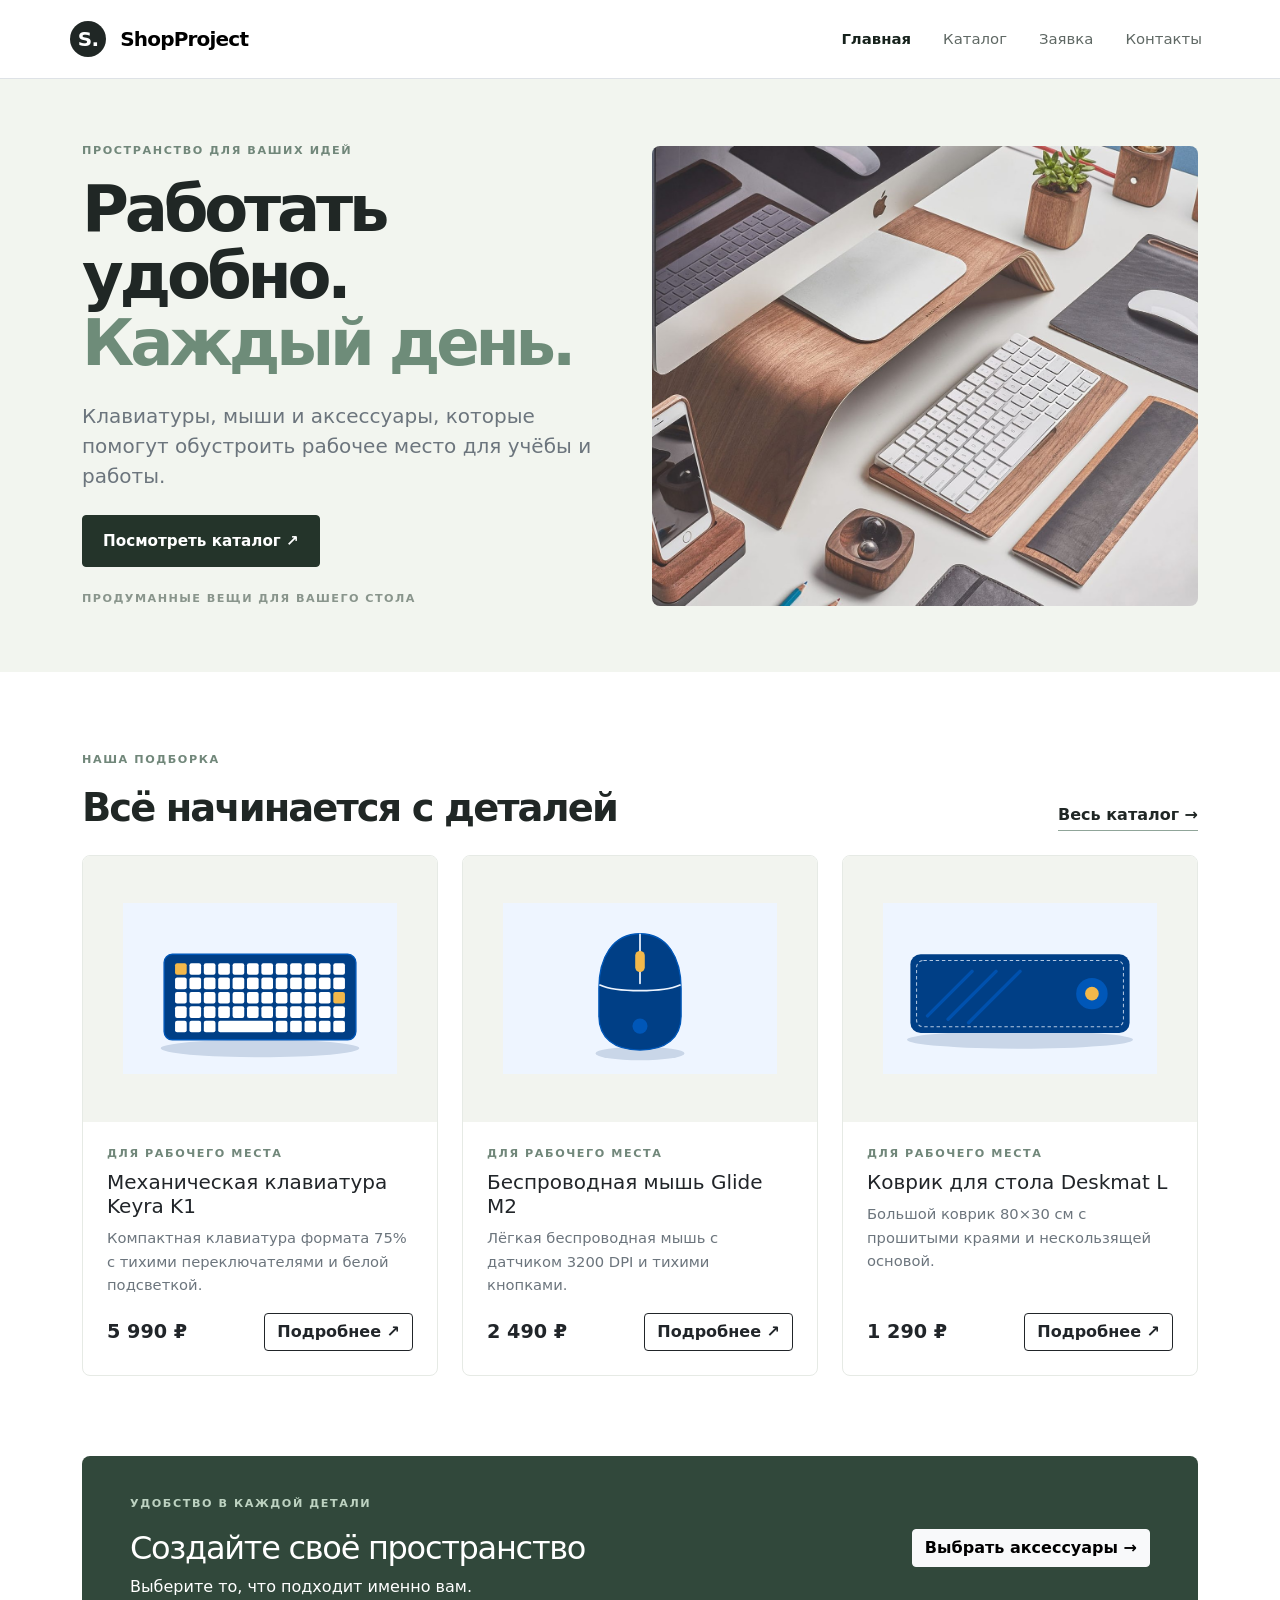
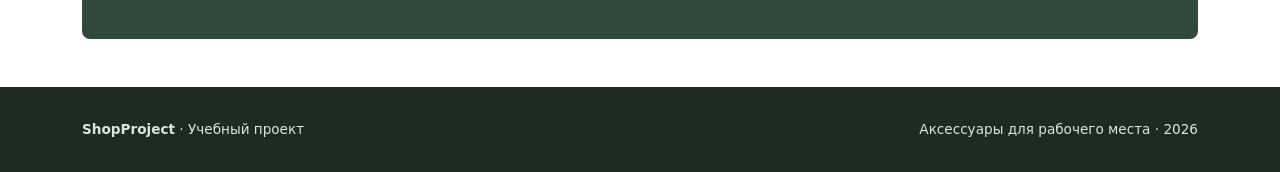
==== index.html @ 81232ede "Создать сайт для контрольной работы 2" ====
<!doctype html><html lang="ru"><head><meta charset="utf-8"><meta name="viewport" content="width=device-width, initial-scale=1"><meta name="description" content="ShopProject — аксессуары для рабочего места"><title>Главная — ShopProject</title><link href="vendor/bootstrap/bootstrap.min.css" rel="stylesheet"><link href="custom.css" rel="stylesheet"><script src="vendor/bootstrap/bootstrap.bundle.min.js" defer></script><script src="js/main.js" defer></script></head><body><header class="border-bottom bg-white"><nav class="navbar navbar-expand-md container py-3" aria-label="Основная навигация"><a class="navbar-brand brand" href="index.html"><span class="brand-mark">S.</span> ShopProject</a><button class="navbar-toggler" type="button" data-bs-toggle="collapse" data-bs-target="#nav" aria-controls="nav" aria-expanded="false" aria-label="Открыть меню"><span class="navbar-toggler-icon"></span></button><div class="collapse navbar-collapse" id="nav"><ul class="navbar-nav ms-auto align-items-md-center gap-md-3"><li class="nav-item"><a class="nav-link active" aria-current=page href="index.html">Главная</a></li><li class="nav-item"><a class="nav-link "  href="catalog.html">Каталог</a></li><li class="nav-item"><a class="nav-link "  href="order.html">Заявка</a></li><li class="nav-item"><a class="nav-link "  href="contacts.html">Контакты</a></li></ul></div></nav></header><main><section class="hero"><div class="container"><div class="row align-items-center gy-4"><div class="col-lg-6 hero-copy"><p class="eyebrow">ПРОСТРАНСТВО ДЛЯ ВАШИХ ИДЕЙ</p><h1>Работать удобно.<br><span>Каждый день.</span></h1><p class="lead text-secondary my-4">Клавиатуры, мыши и аксессуары, которые помогут обустроить рабочее место для учёбы и работы.</p><a href="catalog.html" class="btn btn-dark btn-lg">Посмотреть каталог <span aria-hidden="true">↗</span></a><p class="hero-note mt-4 mb-0">ПРОДУМАННЫЕ ВЕЩИ ДЛЯ ВАШЕГО СТОЛА</p></div><div class="col-lg-6"><img class="hero-image" src="images/hero.jpg" alt="Уютное рабочее место"></div></div></div></section><section class="section-space"><div class="container"><div class="d-flex flex-wrap align-items-end justify-content-between gap-3 mb-4"><div><p class="eyebrow">НАША ПОДБОРКА</p><h2 class="section-title mb-0">Всё начинается с деталей</h2></div><a class="text-link" href="catalog.html">Весь каталог →</a></div><div class="row g-4"><div class="col-md-6 col-lg-4"><article class="card product-card h-100"><a href="product.html?id=keyboard" class="product-img"><img src="images/keyboard.svg" class="card-img-top" alt="Механическая клавиатура Keyra K1"></a><div class="card-body d-flex flex-column"><p class="eyebrow mb-2">ДЛЯ РАБОЧЕГО МЕСТА</p><h3 class="h5 card-title">Механическая клавиатура Keyra K1</h3><p class="card-text text-secondary">Компактная клавиатура формата 75% с тихими переключателями и белой подсветкой.</p><div class="mt-auto d-flex align-items-center justify-content-between gap-2"><strong class="price">5 990 ₽</strong><a class="btn btn-outline-dark" href="product.html?id=keyboard">Подробнее <span aria-hidden="true">↗</span></a></div></div></article></div><div class="col-md-6 col-lg-4"><article class="card product-card h-100"><a href="product.html?id=mouse" class="product-img"><img src="images/mouse.svg" class="card-img-top" alt="Беспроводная мышь Glide M2"></a><div class="card-body d-flex flex-column"><p class="eyebrow mb-2">ДЛЯ РАБОЧЕГО МЕСТА</p><h3 class="h5 card-title">Беспроводная мышь Glide M2</h3><p class="card-text text-secondary">Лёгкая беспроводная мышь с датчиком 3200 DPI и тихими кнопками.</p><div class="mt-auto d-flex align-items-center justify-content-between gap-2"><strong class="price">2 490 ₽</strong><a class="btn btn-outline-dark" href="product.html?id=mouse">Подробнее <span aria-hidden="true">↗</span></a></div></div></article></div><div class="col-md-6 col-lg-4"><article class="card product-card h-100"><a href="product.html?id=mat" class="product-img"><img src="images/mat.svg" class="card-img-top" alt="Коврик для стола Deskmat L"></a><div class="card-body d-flex flex-column"><p class="eyebrow mb-2">ДЛЯ РАБОЧЕГО МЕСТА</p><h3 class="h5 card-title">Коврик для стола Deskmat L</h3><p class="card-text text-secondary">Большой коврик 80×30 см с прошитыми краями и нескользящей основой.</p><div class="mt-auto d-flex align-items-center justify-content-between gap-2"><strong class="price">1 290 ₽</strong><a class="btn btn-outline-dark" href="product.html?id=mat">Подробнее <span aria-hidden="true">↗</span></a></div></div></article></div></div></div></section><section class="container pb-5"><div class="feature-banner"><div><p class="eyebrow">УДОБСТВО В КАЖДОЙ ДЕТАЛИ</p><h2>Создайте своё пространство</h2><p class="mb-0">Выберите то, что подходит именно вам.</p></div><a class="btn btn-light" href="catalog.html">Выбрать аксессуары →</a></div></section></main><footer class="site-footer"><div class="container d-flex flex-column flex-md-row justify-content-between gap-2"><span><strong>ShopProject</strong> · Учебный проект</span><span>Аксессуары для рабочего места · 2026</span></div></footer></body></html>
---- custom.css ----
:root{--ink:#202725;--muted:#69736e;--accent:#c6e2cf;--surface:#f3f5ef}body{color:var(--ink);font-family:system-ui,-apple-system,"Segoe UI",sans-serif}a{color:inherit}.brand{font-weight:750;letter-spacing:-.04em}.brand-mark{display:inline-flex;align-items:center;justify-content:center;background:var(--ink);color:white;border-radius:50%;width:36px;height:36px;margin-right:8px}.navbar .nav-link{font-size:.93rem;color:#5f6864}.navbar .nav-link.active{color:#16221c;font-weight:700}.hero{background:#f2f5ef;padding:4rem 0}.hero h1,.page-intro h1{font-size:clamp(2.5rem,5vw,4.7rem);font-weight:750;letter-spacing:-.065em;line-height:1.05}.hero h1 span{color:#6e8c79}.hero-copy{padding-right:3rem}.hero-image{width:100%;height:460px;object-fit:cover;border-radius:8px}.eyebrow{font-size:.7rem;letter-spacing:.14em;font-weight:750;color:#71877a}.hero-note,.count-label{font-size:.7rem;letter-spacing:.13em;color:#89958c;font-weight:700}.section-space{padding:5rem 0}.section-title{font-size:clamp(2rem,3vw,3rem);font-weight:700;letter-spacing:-.05em}.text-link{text-decoration:none;font-weight:650;border-bottom:1px solid #90a599;padding-bottom:.2rem}.product-card{border:1px solid #e6eae5;border-radius:8px;overflow:hidden}.product-img{display:block;background:#f2f4ef;padding:2.5rem;aspect-ratio:4/3}.product-img img{width:100%;height:100%;object-fit:contain}.card-body{padding:1.5rem}.card-text{font-size:.92rem;line-height:1.6}.price{font-size:1.2rem;white-space:nowrap}.btn{border-radius:4px;font-weight:600}.btn-dark{background:#24342a;border-color:#24342a}.btn-dark:hover{background:#405b49;border-color:#405b49}.btn-lg{font-size:.95rem;padding:.85rem 1.25rem}.feature-banner{background:#31483b;color:#fff;padding:2.5rem 3rem;border-radius:8px;display:flex;align-items:center;justify-content:space-between;gap:2rem}.feature-banner .eyebrow{color:#bdd2c1}.feature-banner h2{letter-spacing:-.04em}.site-footer{padding:2rem 0;background:#1d2b22;color:#dbe6dd;font-size:.85rem}.page-intro{background:#f2f5ef;padding:4rem 0 3rem}.page-intro h1{font-size:clamp(2.5rem,5vw,4rem)}.count-label{display:block;margin-top:1rem}.detail-image{background:#f2f4ef;border-radius:8px;padding:4rem;aspect-ratio:1;display:flex;align-items:center}.detail-image img{width:100%;max-height:100%;object-fit:contain}.detail-price{font-size:2rem;font-weight:700;margin:1.5rem 0}.breadcrumb{font-size:.9rem}.breadcrumb a{text-decoration:none}.form-panel,.order-summary{padding:2rem;border:1px solid #e2e8e1;border-radius:8px;background:white}.order-summary{background:#f2f5ef;border:0}.form-control,.form-select{padding:.7rem;border-color:#ced8d0}.form-label{font-weight:600;font-size:.9rem}.table th{font-weight:500;color:#69736e}.table td{text-align:right}.summary-image{width:70px;height:70px;object-fit:contain;background:white;border-radius:4px;padding:.5rem}@media(max-width:991px){.hero-copy{padding-right:.75rem}.hero-image{height:350px}}@media(max-width:575px){.hero{padding:3rem 0}.hero-image{height:270px}.section-space{padding:3.5rem 0}.feature-banner{padding:2rem;align-items:flex-start;flex-direction:column}.detail-image{padding:2rem}.form-panel,.order-summary{padding:1.3rem}}
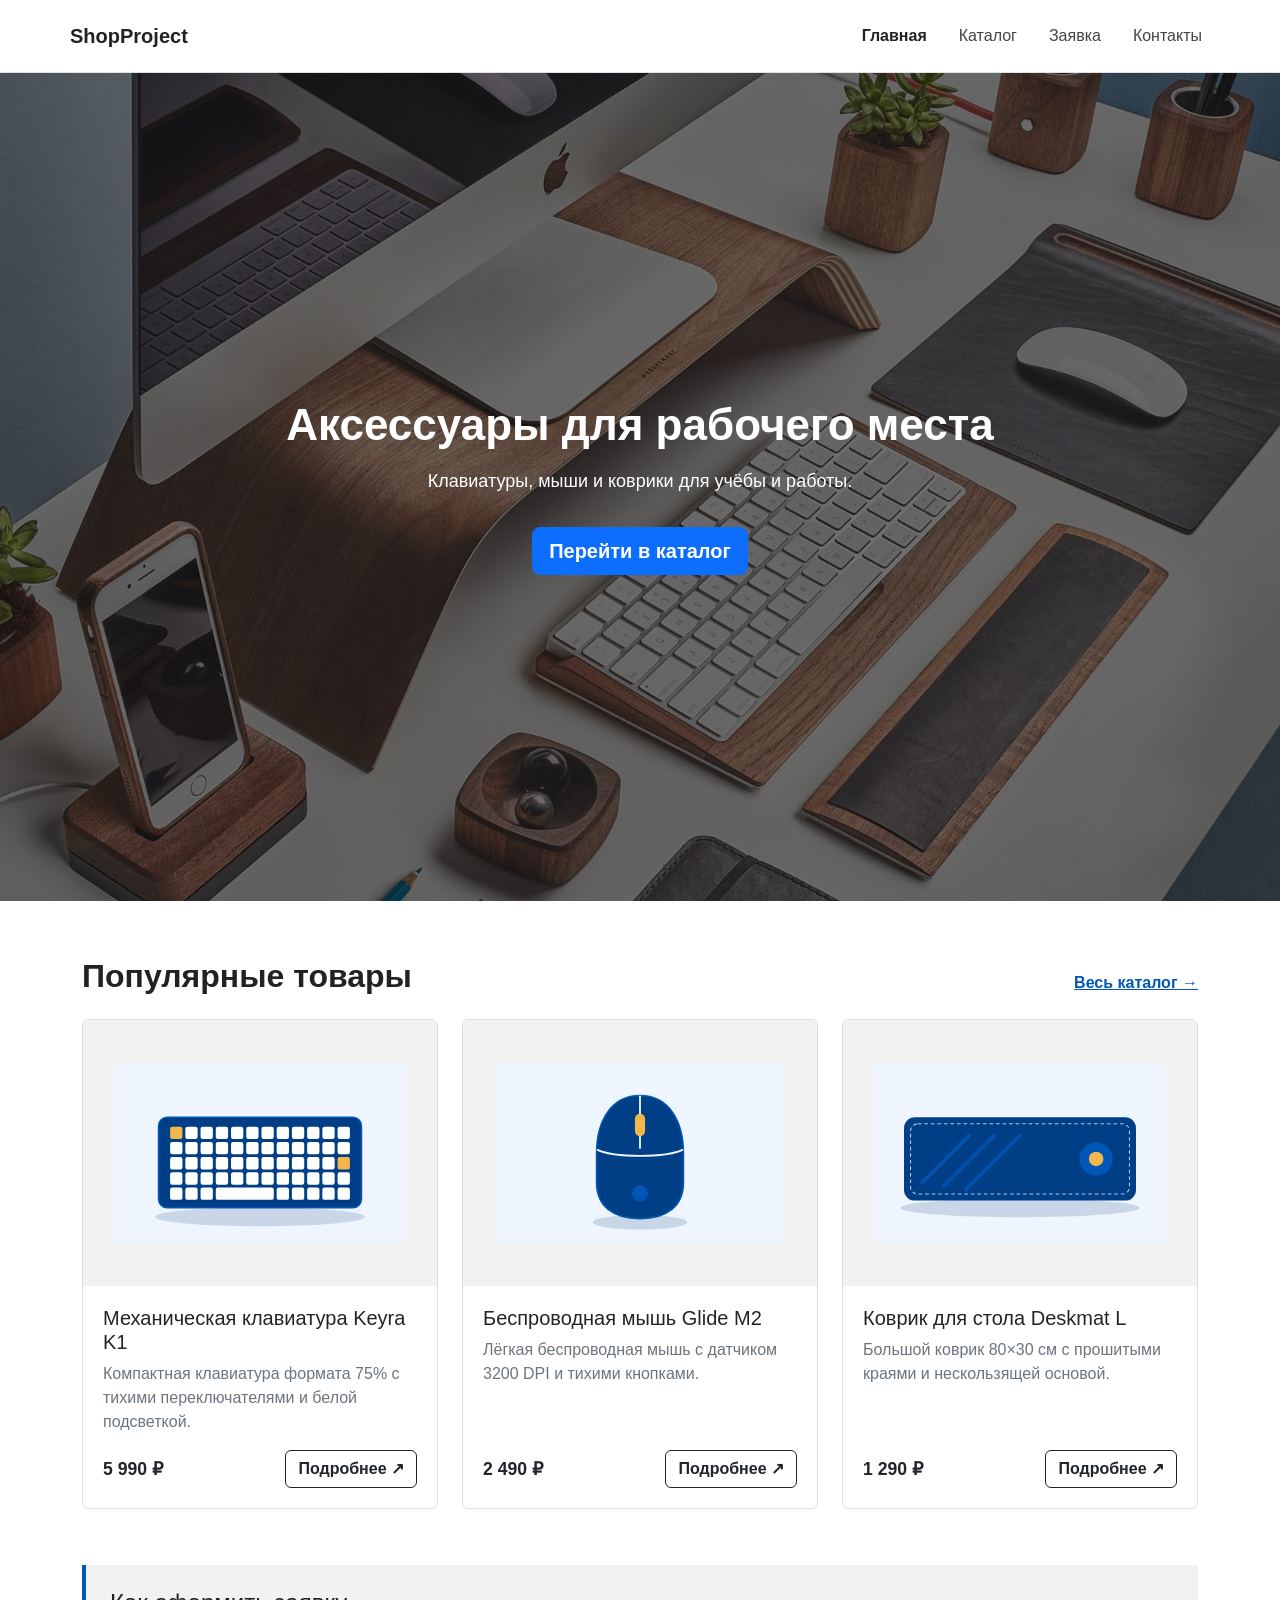
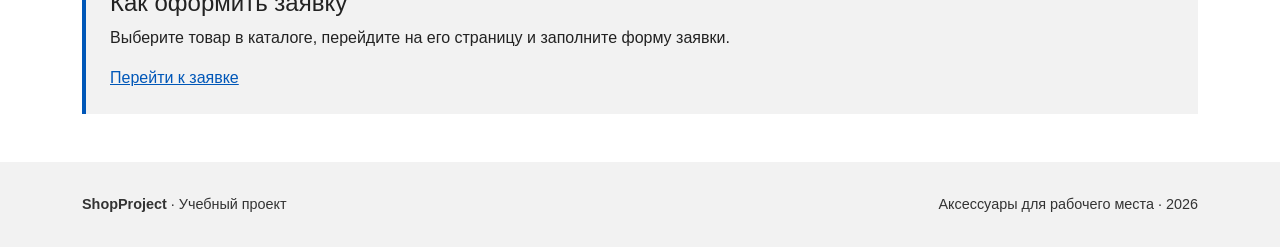
==== commit 278dab67: "Обновить оформление и адаптивность сайта" ====
--- a/index.html
+++ b/index.html
@@ -1 +1,178 @@
-<!doctype html><html lang="ru"><head><meta charset="utf-8"><meta name="viewport" content="width=device-width, initial-scale=1"><meta name="description" content="ShopProject — аксессуары для рабочего места"><title>Главная — ShopProject</title><link href="vendor/bootstrap/bootstrap.min.css" rel="stylesheet"><link href="custom.css" rel="stylesheet"><script src="vendor/bootstrap/bootstrap.bundle.min.js" defer></script><script src="js/main.js" defer></script></head><body><header class="border-bottom bg-white"><nav class="navbar navbar-expand-md container py-3" aria-label="Основная навигация"><a class="navbar-brand brand" href="index.html"><span class="brand-mark">S.</span> ShopProject</a><button class="navbar-toggler" type="button" data-bs-toggle="collapse" data-bs-target="#nav" aria-controls="nav" aria-expanded="false" aria-label="Открыть меню"><span class="navbar-toggler-icon"></span></button><div class="collapse navbar-collapse" id="nav"><ul class="navbar-nav ms-auto align-items-md-center gap-md-3"><li class="nav-item"><a class="nav-link active" aria-current=page href="index.html">Главная</a></li><li class="nav-item"><a class="nav-link "  href="catalog.html">Каталог</a></li><li class="nav-item"><a class="nav-link "  href="order.html">Заявка</a></li><li class="nav-item"><a class="nav-link "  href="contacts.html">Контакты</a></li></ul></div></nav></header><main><section class="hero"><div class="container"><div class="row align-items-center gy-4"><div class="col-lg-6 hero-copy"><p class="eyebrow">ПРОСТРАНСТВО ДЛЯ ВАШИХ ИДЕЙ</p><h1>Работать удобно.<br><span>Каждый день.</span></h1><p class="lead text-secondary my-4">Клавиатуры, мыши и аксессуары, которые помогут обустроить рабочее место для учёбы и работы.</p><a href="catalog.html" class="btn btn-dark btn-lg">Посмотреть каталог <span aria-hidden="true">↗</span></a><p class="hero-note mt-4 mb-0">ПРОДУМАННЫЕ ВЕЩИ ДЛЯ ВАШЕГО СТОЛА</p></div><div class="col-lg-6"><img class="hero-image" src="images/hero.jpg" alt="Уютное рабочее место"></div></div></div></section><section class="section-space"><div class="container"><div class="d-flex flex-wrap align-items-end justify-content-between gap-3 mb-4"><div><p class="eyebrow">НАША ПОДБОРКА</p><h2 class="section-title mb-0">Всё начинается с деталей</h2></div><a class="text-link" href="catalog.html">Весь каталог →</a></div><div class="row g-4"><div class="col-md-6 col-lg-4"><article class="card product-card h-100"><a href="product.html?id=keyboard" class="product-img"><img src="images/keyboard.svg" class="card-img-top" alt="Механическая клавиатура Keyra K1"></a><div class="card-body d-flex flex-column"><p class="eyebrow mb-2">ДЛЯ РАБОЧЕГО МЕСТА</p><h3 class="h5 card-title">Механическая клавиатура Keyra K1</h3><p class="card-text text-secondary">Компактная клавиатура формата 75% с тихими переключателями и белой подсветкой.</p><div class="mt-auto d-flex align-items-center justify-content-between gap-2"><strong class="price">5 990 ₽</strong><a class="btn btn-outline-dark" href="product.html?id=keyboard">Подробнее <span aria-hidden="true">↗</span></a></div></div></article></div><div class="col-md-6 col-lg-4"><article class="card product-card h-100"><a href="product.html?id=mouse" class="product-img"><img src="images/mouse.svg" class="card-img-top" alt="Беспроводная мышь Glide M2"></a><div class="card-body d-flex flex-column"><p class="eyebrow mb-2">ДЛЯ РАБОЧЕГО МЕСТА</p><h3 class="h5 card-title">Беспроводная мышь Glide M2</h3><p class="card-text text-secondary">Лёгкая беспроводная мышь с датчиком 3200 DPI и тихими кнопками.</p><div class="mt-auto d-flex align-items-center justify-content-between gap-2"><strong class="price">2 490 ₽</strong><a class="btn btn-outline-dark" href="product.html?id=mouse">Подробнее <span aria-hidden="true">↗</span></a></div></div></article></div><div class="col-md-6 col-lg-4"><article class="card product-card h-100"><a href="product.html?id=mat" class="product-img"><img src="images/mat.svg" class="card-img-top" alt="Коврик для стола Deskmat L"></a><div class="card-body d-flex flex-column"><p class="eyebrow mb-2">ДЛЯ РАБОЧЕГО МЕСТА</p><h3 class="h5 card-title">Коврик для стола Deskmat L</h3><p class="card-text text-secondary">Большой коврик 80×30 см с прошитыми краями и нескользящей основой.</p><div class="mt-auto d-flex align-items-center justify-content-between gap-2"><strong class="price">1 290 ₽</strong><a class="btn btn-outline-dark" href="product.html?id=mat">Подробнее <span aria-hidden="true">↗</span></a></div></div></article></div></div></div></section><section class="container pb-5"><div class="feature-banner"><div><p class="eyebrow">УДОБСТВО В КАЖДОЙ ДЕТАЛИ</p><h2>Создайте своё пространство</h2><p class="mb-0">Выберите то, что подходит именно вам.</p></div><a class="btn btn-light" href="catalog.html">Выбрать аксессуары →</a></div></section></main><footer class="site-footer"><div class="container d-flex flex-column flex-md-row justify-content-between gap-2"><span><strong>ShopProject</strong> · Учебный проект</span><span>Аксессуары для рабочего места · 2026</span></div></footer></body></html>
+<!doctype html>
+<html lang="ru">
+  <head>
+    <meta charset="utf-8" />
+    <meta name="viewport" content="width=device-width, initial-scale=1" />
+    <meta
+      name="description"
+      content="ShopProject — аксессуары для рабочего места"
+    />
+    <title>Главная — ShopProject</title>
+    <link href="vendor/bootstrap/bootstrap.min.css" rel="stylesheet" />
+    <link href="custom.css" rel="stylesheet" />
+    <script src="vendor/bootstrap/bootstrap.bundle.min.js" defer></script>
+    <script src="js/main.js" defer></script>
+  </head>
+  <body>
+    <header class="border-bottom bg-white">
+      <nav
+        class="navbar navbar-expand-md container py-3"
+        aria-label="Основная навигация"
+      >
+        <a class="navbar-brand brand" href="index.html"
+          ><span class="brand-mark">S.</span> ShopProject</a
+        ><button
+          class="navbar-toggler"
+          type="button"
+          data-bs-toggle="collapse"
+          data-bs-target="#nav"
+          aria-controls="nav"
+          aria-expanded="false"
+          aria-label="Открыть меню"
+        >
+          <span class="navbar-toggler-icon"></span>
+        </button>
+        <div class="collapse navbar-collapse" id="nav">
+          <ul class="navbar-nav ms-auto align-items-md-center gap-md-3">
+            <li class="nav-item">
+              <a class="nav-link active" aria-current="page" href="index.html"
+                >Главная</a
+              >
+            </li>
+            <li class="nav-item">
+              <a class="nav-link" href="catalog.html">Каталог</a>
+            </li>
+            <li class="nav-item">
+              <a class="nav-link" href="order.html">Заявка</a>
+            </li>
+            <li class="nav-item">
+              <a class="nav-link" href="contacts.html">Контакты</a>
+            </li>
+          </ul>
+        </div>
+      </nav>
+    </header>
+    <main>
+      <section class="hero">
+        <div class="container hero-content">
+          <h1>Аксессуары для рабочего места</h1>
+          <p>Клавиатуры, мыши и коврики для учёбы и работы.</p>
+          <a href="catalog.html" class="btn btn-primary btn-lg"
+            >Перейти в каталог</a
+          >
+        </div>
+      </section>
+      <section class="section-space">
+        <div class="container">
+          <div
+            class="d-flex flex-wrap align-items-end justify-content-between gap-3 mb-4"
+          >
+            <div><h2 class="section-title mb-0">Популярные товары</h2></div>
+            <a class="text-link" href="catalog.html">Весь каталог →</a>
+          </div>
+          <div class="row g-4">
+            <div class="col-md-6 col-lg-4">
+              <article class="card product-card h-100">
+                <a href="product.html?id=keyboard" class="product-img"
+                  ><img
+                    src="images/keyboard.svg"
+                    class="card-img-top"
+                    alt="Механическая клавиатура Keyra K1"
+                /></a>
+                <div class="card-body d-flex flex-column">
+                  <h3 class="h5 card-title">
+                    Механическая клавиатура Keyra K1
+                  </h3>
+                  <p class="card-text text-secondary">
+                    Компактная клавиатура формата 75% с тихими переключателями и
+                    белой подсветкой.
+                  </p>
+                  <div
+                    class="mt-auto d-flex align-items-center justify-content-between gap-2"
+                  >
+                    <strong class="price">5 990 ₽</strong
+                    ><a
+                      class="btn btn-outline-dark"
+                      href="product.html?id=keyboard"
+                      >Подробнее <span aria-hidden="true">↗</span></a
+                    >
+                  </div>
+                </div>
+              </article>
+            </div>
+            <div class="col-md-6 col-lg-4">
+              <article class="card product-card h-100">
+                <a href="product.html?id=mouse" class="product-img"
+                  ><img
+                    src="images/mouse.svg"
+                    class="card-img-top"
+                    alt="Беспроводная мышь Glide M2"
+                /></a>
+                <div class="card-body d-flex flex-column">
+                  <h3 class="h5 card-title">Беспроводная мышь Glide M2</h3>
+                  <p class="card-text text-secondary">
+                    Лёгкая беспроводная мышь с датчиком 3200 DPI и тихими
+                    кнопками.
+                  </p>
+                  <div
+                    class="mt-auto d-flex align-items-center justify-content-between gap-2"
+                  >
+                    <strong class="price">2 490 ₽</strong
+                    ><a
+                      class="btn btn-outline-dark"
+                      href="product.html?id=mouse"
+                      >Подробнее <span aria-hidden="true">↗</span></a
+                    >
+                  </div>
+                </div>
+              </article>
+            </div>
+            <div class="col-md-6 col-lg-4">
+              <article class="card product-card h-100">
+                <a href="product.html?id=mat" class="product-img"
+                  ><img
+                    src="images/mat.svg"
+                    class="card-img-top"
+                    alt="Коврик для стола Deskmat L"
+                /></a>
+                <div class="card-body d-flex flex-column">
+                  <h3 class="h5 card-title">Коврик для стола Deskmat L</h3>
+                  <p class="card-text text-secondary">
+                    Большой коврик 80×30 см с прошитыми краями и нескользящей
+                    основой.
+                  </p>
+                  <div
+                    class="mt-auto d-flex align-items-center justify-content-between gap-2"
+                  >
+                    <strong class="price">1 290 ₽</strong
+                    ><a class="btn btn-outline-dark" href="product.html?id=mat"
+                      >Подробнее <span aria-hidden="true">↗</span></a
+                    >
+                  </div>
+                </div>
+              </article>
+            </div>
+          </div>
+        </div>
+      </section>
+      <section class="container pb-5">
+        <aside class="info-block">
+          <h2>Как оформить заявку</h2>
+          <p>
+            Выберите товар в каталоге, перейдите на его страницу и заполните
+            форму заявки.
+          </p>
+          <a href="order.html">Перейти к заявке</a>
+        </aside>
+      </section>
+    </main>
+    <footer class="site-footer">
+      <div
+        class="container d-flex flex-column flex-md-row justify-content-between gap-2"
+      >
+        <span><strong>ShopProject</strong> · Учебный проект</span
+        ><span>Аксессуары для рабочего места · 2026</span>
+      </div>
+    </footer>
+  </body>
+</html>
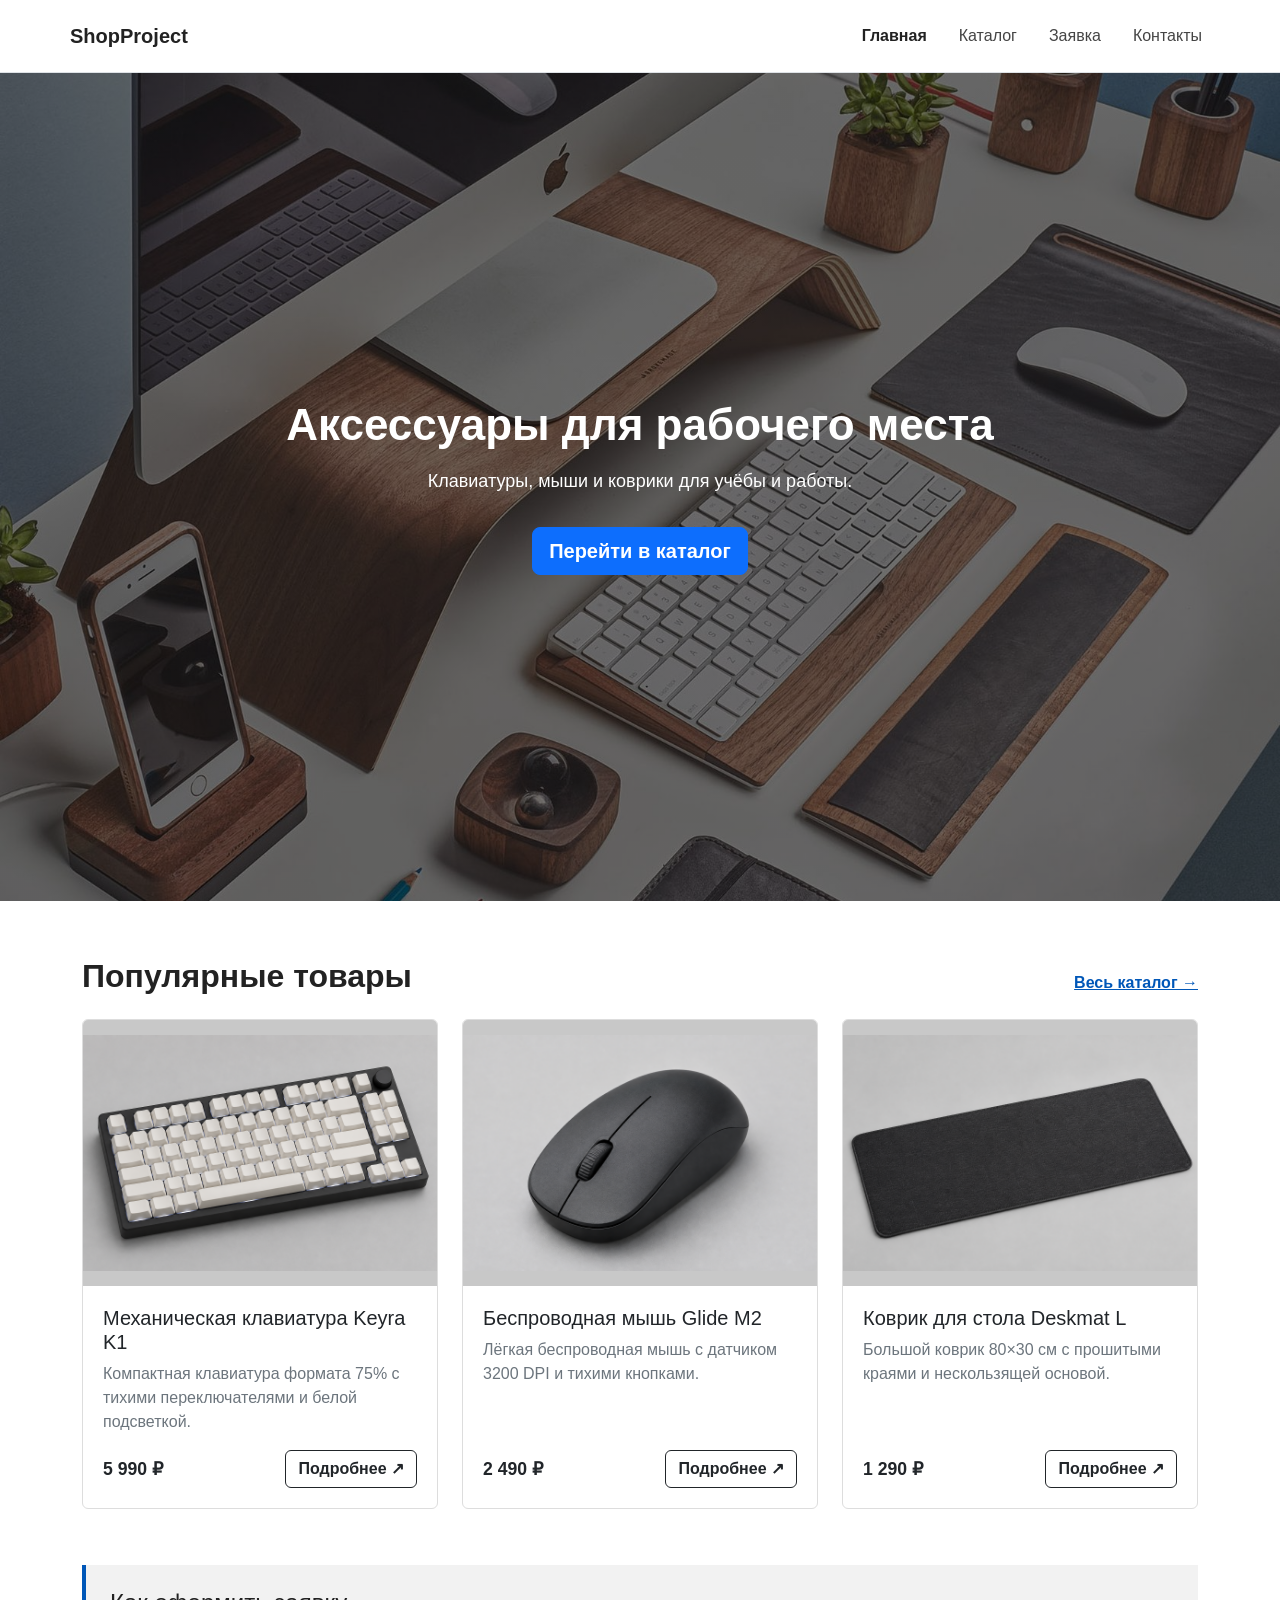
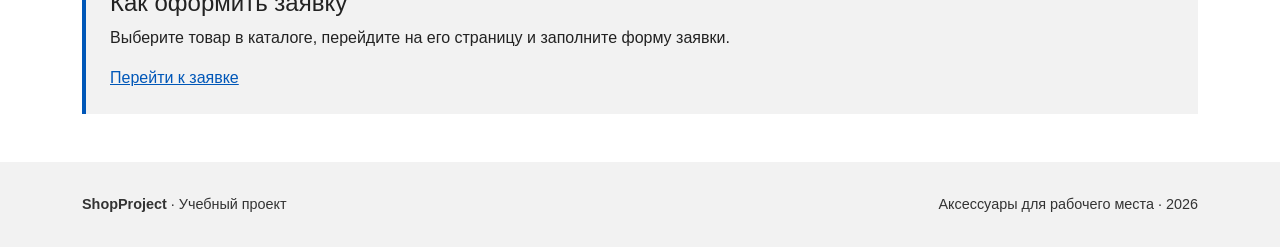
==== commit b7c2d1fd: "Обновить изображения товаров" ====
--- a/index.html
+++ b/index.html
@@ -75,7 +75,7 @@
               <article class="card product-card h-100">
                 <a href="product.html?id=keyboard" class="product-img"
                   ><img
-                    src="images/keyboard.svg"
+                    src="images/keyboard-photo.png"
                     class="card-img-top"
                     alt="Механическая клавиатура Keyra K1"
                 /></a>
@@ -104,7 +104,7 @@
               <article class="card product-card h-100">
                 <a href="product.html?id=mouse" class="product-img"
                   ><img
-                    src="images/mouse.svg"
+                    src="images/mouse-photo.png"
                     class="card-img-top"
                     alt="Беспроводная мышь Glide M2"
                 /></a>
@@ -131,7 +131,7 @@
               <article class="card product-card h-100">
                 <a href="product.html?id=mat" class="product-img"
                   ><img
-                    src="images/mat.svg"
+                    src="images/mat-photo.png"
                     class="card-img-top"
                     alt="Коврик для стола Deskmat L"
                 /></a>
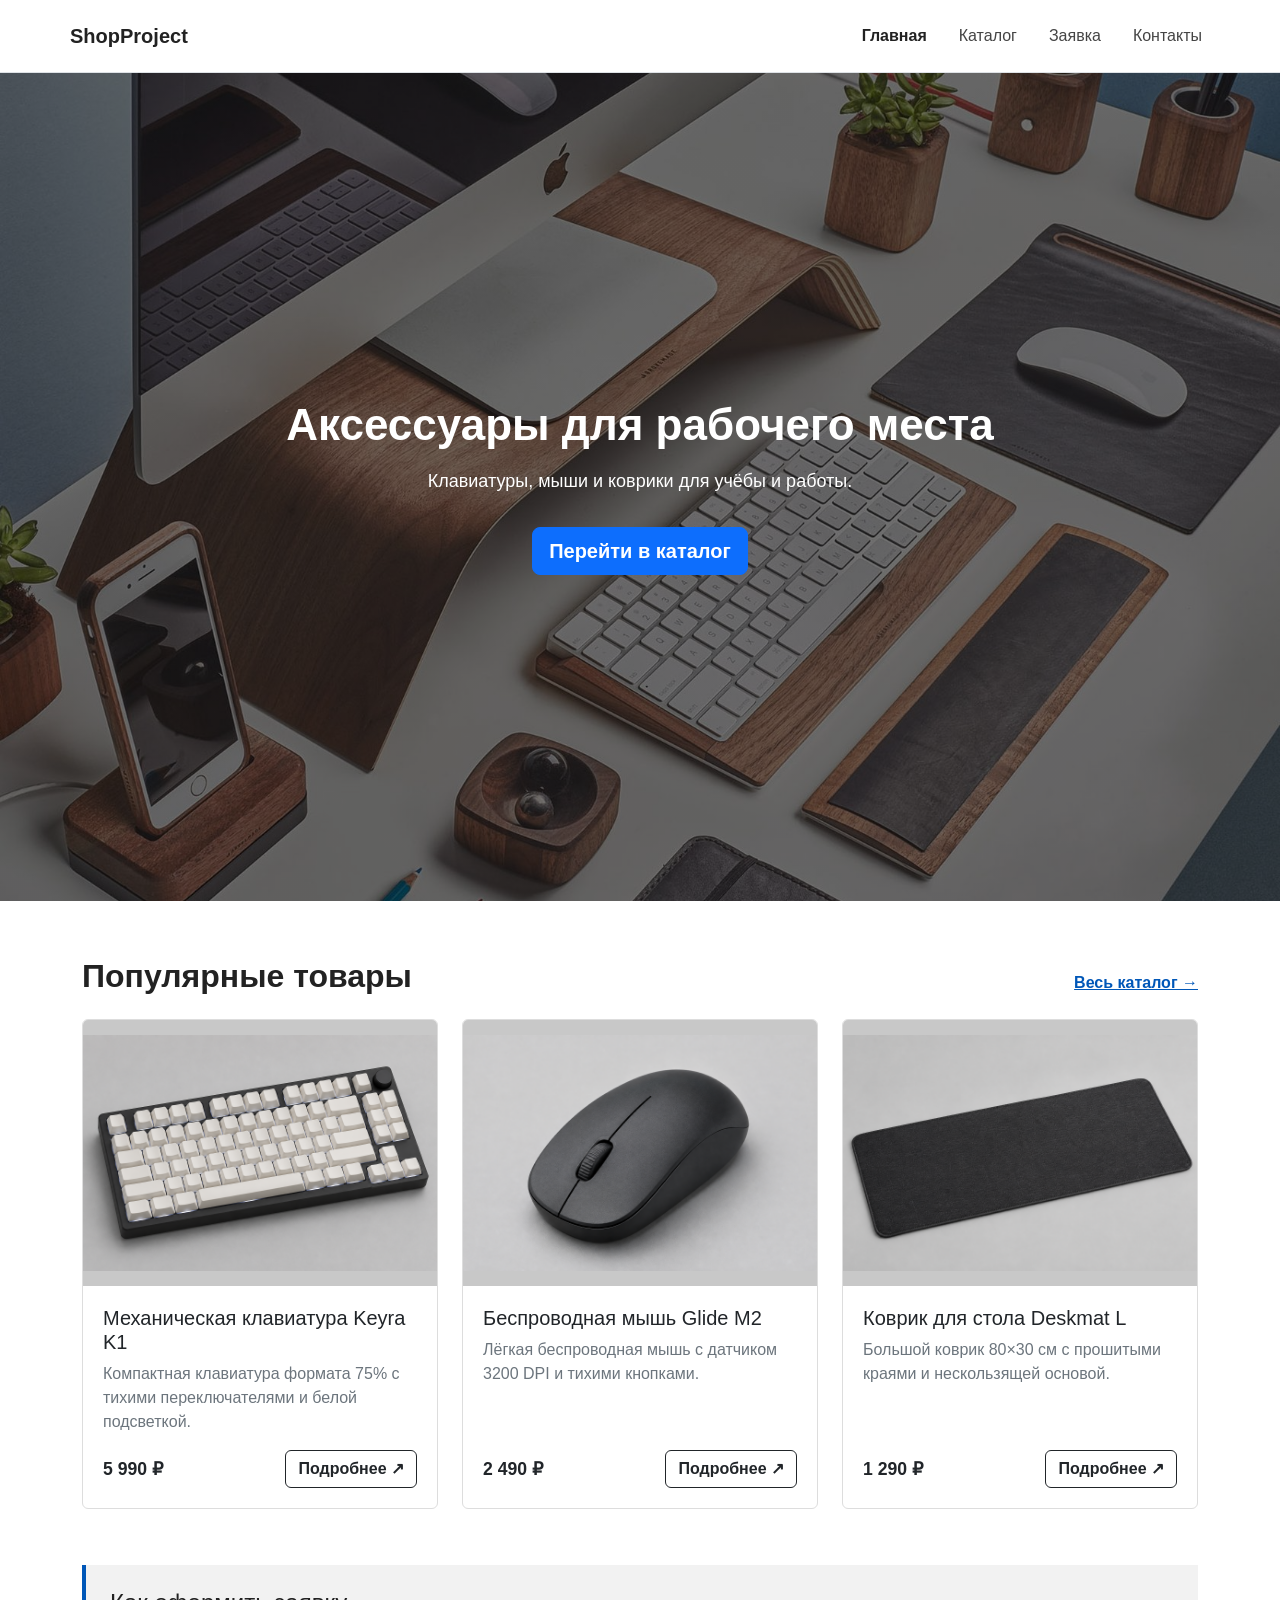
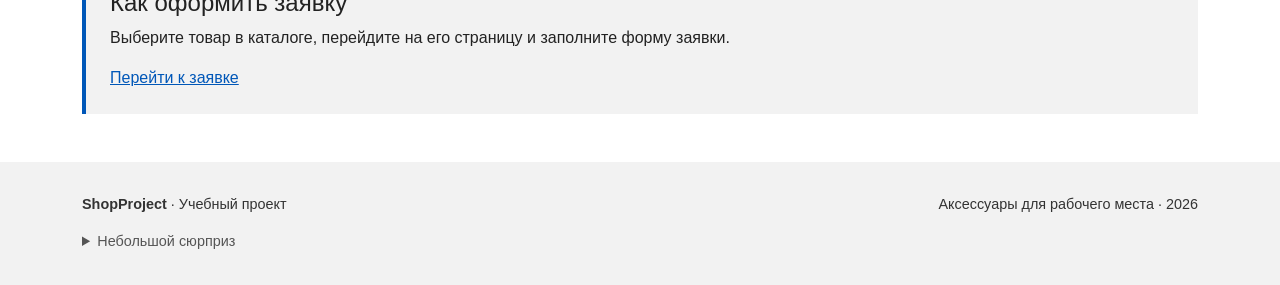
==== commit 6bc4c771: "Добавить сюрприз на главную" ====
--- a/index.html
+++ b/index.html
@@ -173,6 +173,16 @@
         <span><strong>ShopProject</strong> · Учебный проект</span
         ><span>Аксессуары для рабочего места · 2026</span>
       </div>
+      <div class="container mt-3">
+        <details class="surprise">
+          <summary>Небольшой сюрприз</summary>
+          <img
+            src="images/surprise.png"
+            alt="Розовые розы и надпись: «Пусть в вашем доме всегда играет Династия!»"
+            loading="lazy"
+          />
+        </details>
+      </div>
     </footer>
   </body>
 </html>
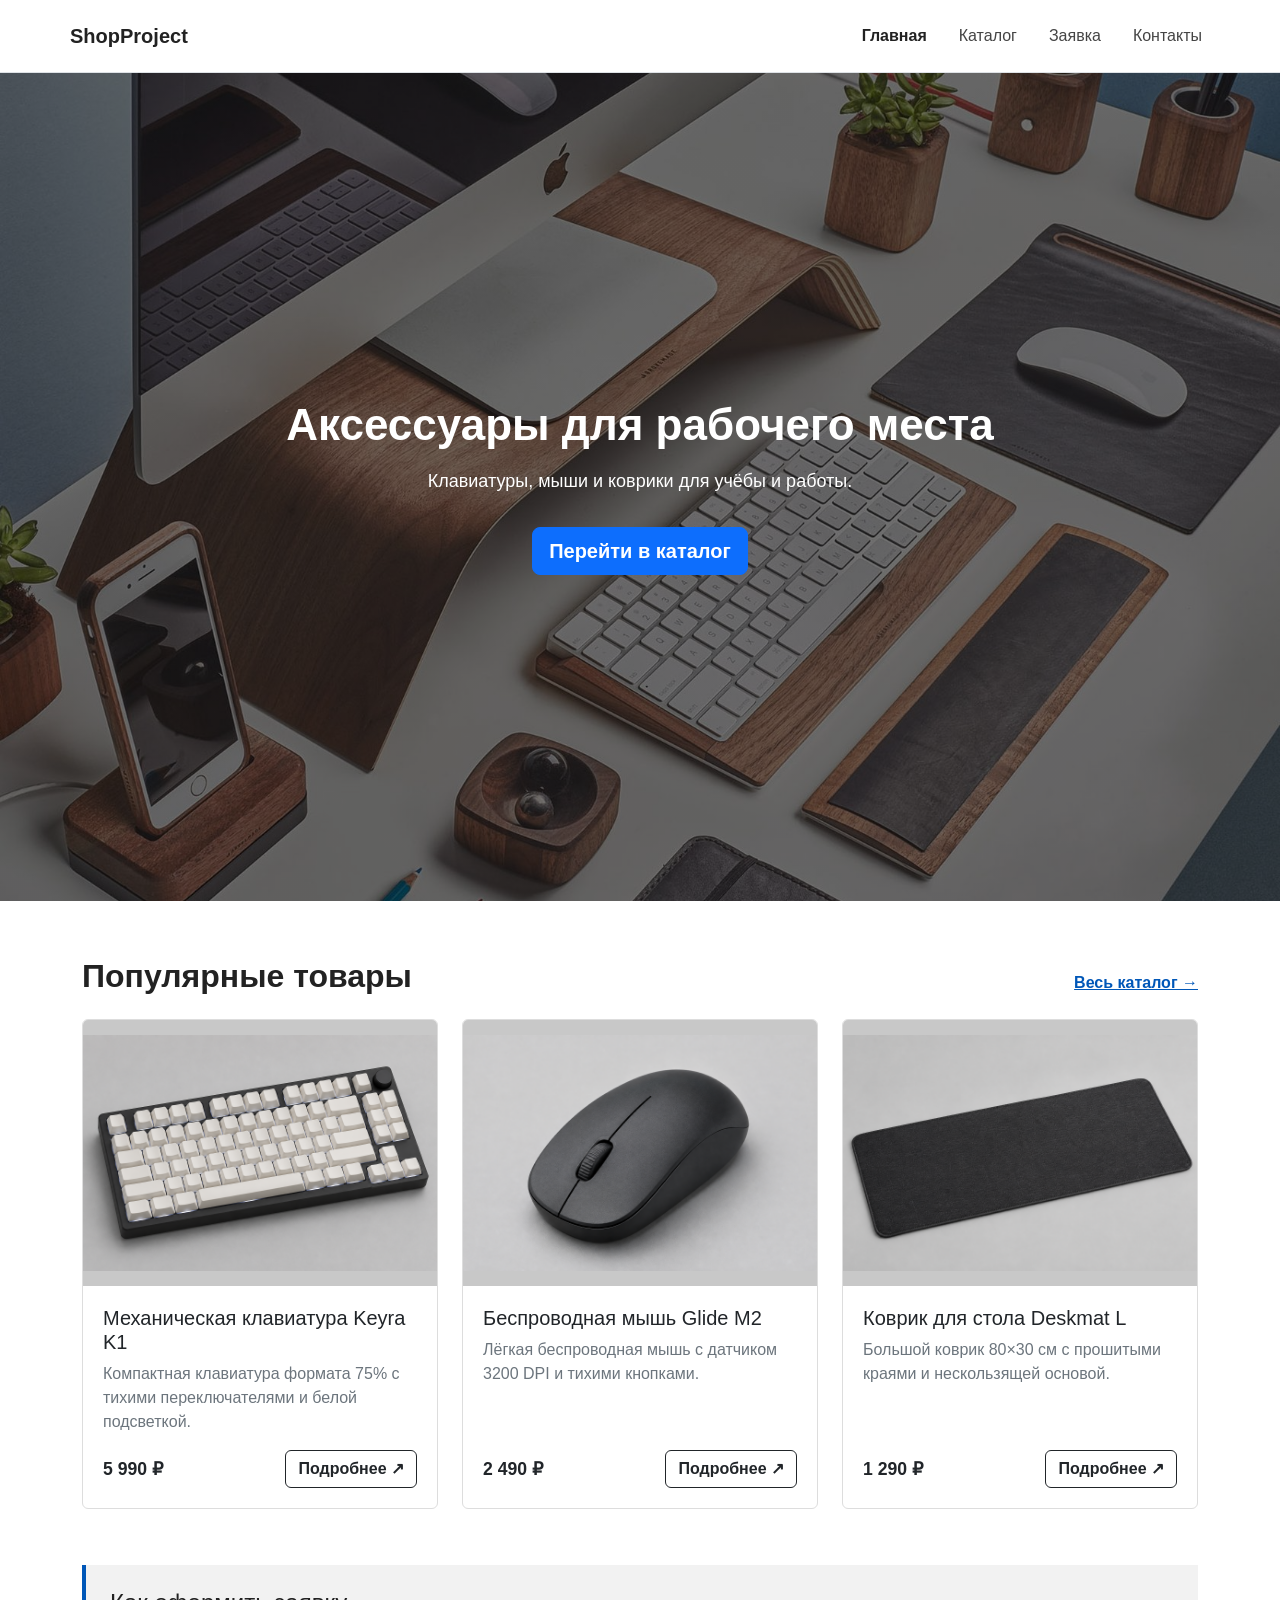
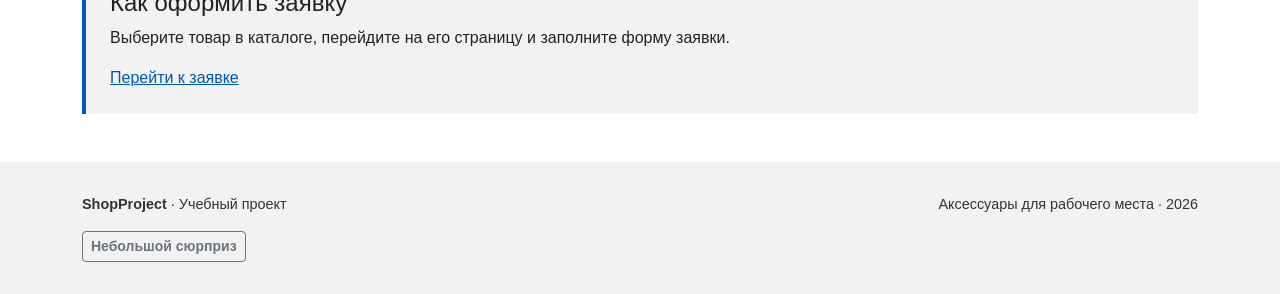
==== commit bf0162a1: "Использовать Bootstrap для сюрприза" ====
--- a/index.html
+++ b/index.html
@@ -174,14 +174,25 @@
         ><span>Аксессуары для рабочего места · 2026</span>
       </div>
       <div class="container mt-3">
-        <details class="surprise">
-          <summary>Небольшой сюрприз</summary>
-          <img
-            src="images/surprise.png"
-            alt="Розовые розы и надпись: «Пусть в вашем доме всегда играет Династия!»"
-            loading="lazy"
-          />
-        </details>
+        <div class="surprise" id="surprise">
+          <button
+            class="btn btn-outline-secondary btn-sm"
+            type="button"
+            data-bs-toggle="collapse"
+            data-bs-target="#surprise-content"
+            aria-expanded="false"
+            aria-controls="surprise-content"
+          >
+            Небольшой сюрприз
+          </button>
+          <div class="collapse" id="surprise-content">
+            <img
+              src="images/surprise.png"
+              alt="Розовые розы и надпись: «Пусть в вашем доме всегда играет Династия!»"
+              loading="lazy"
+            />
+          </div>
+        </div>
       </div>
     </footer>
   </body>
